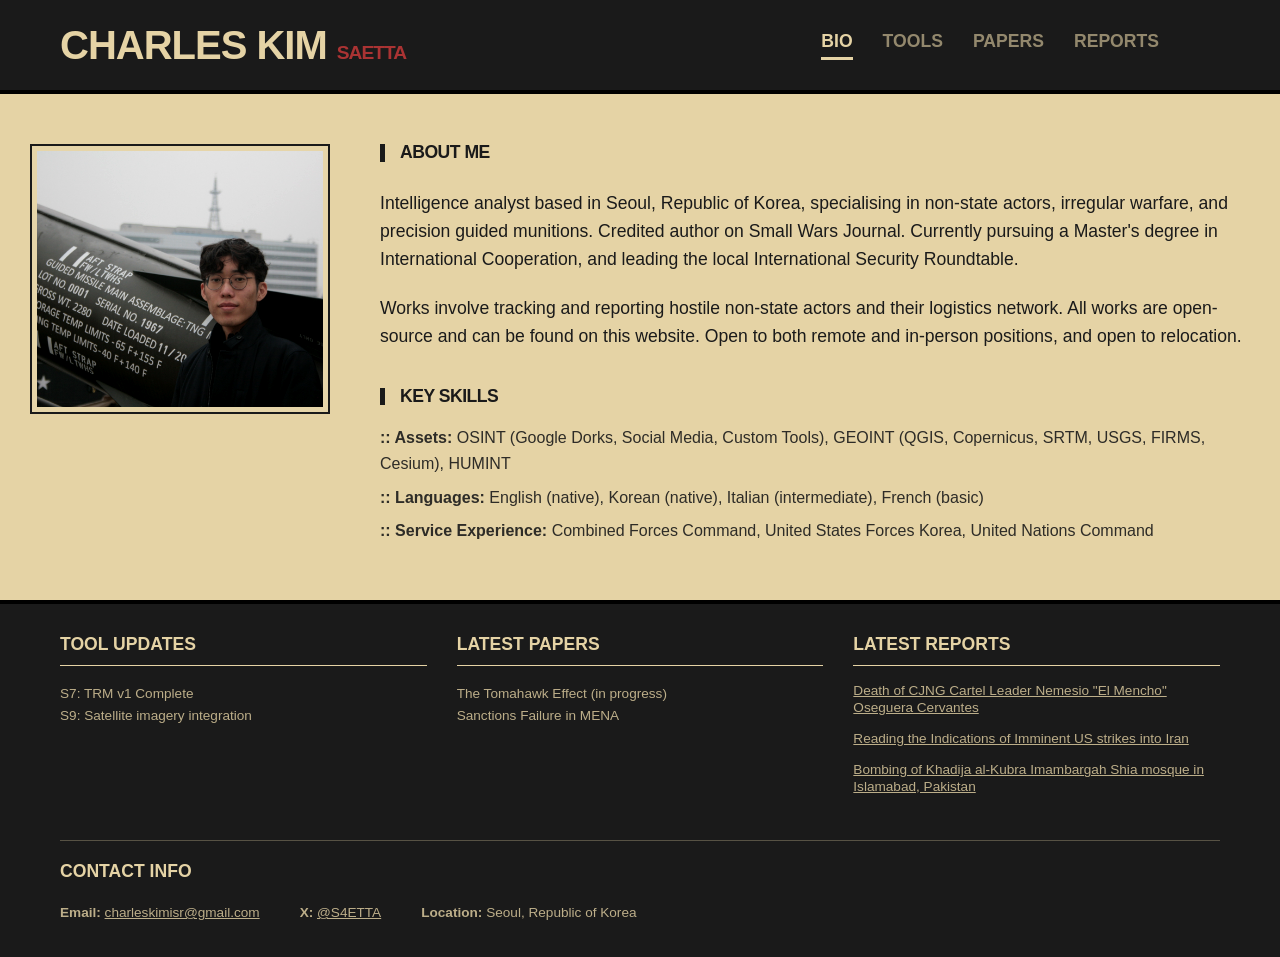
==== index.html @ eaa312c7 "1.65" ====
<!DOCTYPE html>
<html lang="en">

<head>
    <meta charset="UTF-8">
    <meta name="viewport" content="width=device-width, initial-scale=1.0">
    <title>SAETTA | BIO</title>
    <link rel="stylesheet" href="style.css?v=1.60">
</head>

<body>
    <div id="saetta-nav"></div>
    <script src="nav.js?v=1.60"></script>

    <main class="container">
        <div class="bio-layout" style="margin-top: 30px;">
            <div class="photo-frame">
                <img src="assets/me2.jpg" alt="ID_PHOTO"
                    style="width:100%; filter: grayscale(0%) contrast(110%); display: block;">
            </div>

            <div class="bio-content">
                <h2>ABOUT ME</h2>
                <p>Intelligence analyst based in Seoul, Republic of Korea, specialising in non-state actors, irregular
                    warfare, and precision guided munitions. Credited author on Small Wars Journal. Currently pursuing a
                    Master's degree in International Cooperation, and leading the local International Security
                    Roundtable.</p>

                <p>Works involve tracking and reporting hostile non-state actors and their logistics network. All works
                    are open-source and can be found on this website. Open to both remote and in-person positions, and
                    open to relocation.</p>

                <br>
                <h2>KEY SKILLS</h2>
                <ul class="skills-list">
                    <li><strong>:: Assets:</strong> OSINT (Google Dorks, Social Media, Custom Tools), GEOINT (QGIS,
                        Copernicus, SRTM, USGS, FIRMS, Cesium), HUMINT</li>
                    <li><strong>:: Languages:</strong> English (native), Korean (native), Italian (intermediate), French
                        (basic)</li>
                    <li><strong>:: Service Experience:</strong> Combined Forces Command, United States Forces Korea,
                        United Nations Command</li>
                </ul>
            </div>
        </div>

    </main>

    <div class="bio-footer-panel">
        <!-- Updates Row -->
        <div class="grid-3 footer-grid">
            <div>
                <h3>TOOL UPDATES</h3>
                <ul>
                    <li>S7: TRM v1 Complete</li>
                    <li>S9: Satellite imagery integration</li>
                </ul>
            </div>
            <div>
                <h3>LATEST PAPERS</h3>
                <ul>
                    <li>The Tomahawk Effect (in progress)</li>
                    <li>Sanctions Failure in MENA</li>
                </ul>
            </div>
            <div>
                <h3>LATEST REPORTS</h3>
                <ul id="latest-reports-list">
                </ul>
            </div>
        </div>

        <!-- Contact Info Row -->
        <div class="contact-row">
            <h3>Contact Info</h3>
            <ul>
                <li><strong>Email:</strong> <a href="mailto:charleskimisr@gmail.com">charleskimisr@gmail.com</a></li>
                <li><strong>X:</strong> <a href="https://x.com/S4ETTA" target="_blank">@S4ETTA</a></li>
                <li><strong>Location:</strong> Seoul, Republic of Korea</li>
            </ul>
        </div>
    </div>

    <script src="db.js?v=1.60"></script>
    <script src="loader.js?v=1.60"></script>
</body>

</html>
---- style.css ----
/* --- SAETTA MASTER STYLESHEET V11.2 --- */
:root {
    --bg-color: #E5D3A5;
    /* Gripen Sand */
    --ink-color: #1A1A1A;
    /* Cockpit Black */
    --accent-red: #AA3333;
    /* Warning Red */
    --secondary-color: #595038;
}

/* --- CORE ENGINE --- */
* {
    box-sizing: border-box;
}

body {
    background-color: var(--bg-color);
    color: var(--ink-color);
    font-family: Arial, Helvetica, sans-serif;
    margin: 0;
    padding: 0;
    background-image: linear-gradient(var(--ink-color) 0.5px, transparent 0.5px),
        linear-gradient(90deg, var(--ink-color) 0.5px, transparent 0.5px);
    background-size: 100px 100px;
    min-height: 100vh;
    display: flex;
    flex-direction: column;
}

body::before {
    content: "";
    position: fixed;
    top: 0;
    left: 0;
    width: 100%;
    height: 100%;
    background: var(--bg-color);
    opacity: 0.94;
    z-index: -1;
}

a {
    color: var(--ink-color);
    text-decoration: none;
    transition: 0.2s;
}

img {
    max-width: 100%;
    height: auto;
    display: block;
}

/* --- LAYOUT CONTAINERS --- */
.container {
    max-width: 1400px;
    margin: 0 auto;
    padding: 0 30px 40px 30px;
    position: relative;
}

/* --- NAVIGATION BAR (TOP) --- */
.top-bar {
    background-color: var(--ink-color);
    color: var(--bg-color);
    width: 100%;
    padding: 25px 60px;
    display: flex;
    justify-content: space-between;
    align-items: center;
    margin-bottom: 20px;
    border-bottom: 4px solid #000;
}

.logo-img {
    width: 80px !important;
    height: auto;
    margin-right: 20px;
}

.social-icon {
    height: 18px !important;
    width: 18px !important;
    object-fit: contain;
    opacity: 0.8;
    transition: 0.2s;
    filter: sepia(18%) hue-rotate(350deg) saturate(300%) brightness(90%);
}

.identity-block {
    display: flex;
    align-items: center;
}

.identity h1 {
    margin: 0;
    font-size: 2.2rem;
    text-transform: uppercase;
    font-weight: 900;
    line-height: 1;
    color: var(--bg-color);
}

.identity .saetta-title {
    font-size: 0.9rem;
    margin-top: 5px;
    font-weight: 700;
    letter-spacing: 2px;
    opacity: 0.8;
    color: var(--bg-color);
}

.nav-group {
    display: flex;
    align-items: center;
    gap: 40px;
}

.socials {
    display: flex;
    gap: 15px;
    border-left: 1px solid rgba(255, 255, 255, 0.3);
    padding-left: 20px;
}

/* Global Nav Styling (Defaults for Top Bar) */
nav {
    display: flex;
    gap: 30px;
}

nav a {
    font-weight: 700;
    font-size: 1.1rem;
    text-transform: uppercase;
    color: var(--bg-color);
    /* Default to light text for dark headers */
    opacity: 0.6;
    padding-bottom: 5px;
    border-bottom: 3px solid transparent;
}

nav a:hover,
nav a.active {
    opacity: 1;
    color: var(--bg-color);
    border-bottom: 3px solid var(--bg-color);
}

/* --- TYPOGRAPHY --- */
h2 {
    font-size: 1.1rem;
    border-left: 5px solid var(--ink-color);
    padding-left: 15px;
    text-transform: uppercase;
    font-weight: 800;
    letter-spacing: -0.5px;
    line-height: 1.0;
    margin: 0 0 10px 0;
    display: inline-block;
}

/* --- BIO LAYOUT --- */
.bio-layout {
    display: grid;
    grid-template-columns: 300px 1fr;
    gap: 50px;
    align-items: start;
}

.photo-frame {
    border: 2px solid var(--ink-color);
    padding: 5px;
    background: rgba(255, 255, 255, 0.05);
}

.bio-content p {
    font-size: 1.1rem;
    line-height: 1.6;
    margin-bottom: 20px;
}

.bio-content ul {
    line-height: 1.8;
    font-weight: bold;
}

/* --- DOSSIER LAYOUT (Tools) --- */
.dossier-layout {
    display: grid;
    grid-template-columns: 200px 1fr;
    gap: 50px;
}

/* --- REPORTS LAYOUT --- */
.reports-layout {
    display: grid;
    grid-template-columns: 1fr 350px;
    gap: 40px;
    align-items: start;
}

.twitter-sidebar h2 {
    margin-bottom: 20px;
    width: 100%;
}

.twitter-embed-container {
    border: 2px solid var(--ink-color);
    background: rgba(255, 255, 255, 0.05);
    padding: 15px;
    min-height: 500px;
}

.chapter-rail {
    position: sticky;
    top: 20px;
    align-self: start;
    border-right: 1px solid var(--ink-color);
    padding-right: 20px;
}

.rail-header {
    font-weight: 900;
    margin-bottom: 20px;
    opacity: 0.5;
    font-size: 0.8rem;
}

/* FIX: Override Global Nav for Sidebar */
.rail-nav {
    display: flex;
    flex-direction: column !important;
    /* Force Vertical */
    gap: 0 !important;
}

/* FIX: Override Global Link Color for Sidebar */
.rail-nav a {
    color: var(--ink-color) !important;
    /* Force Black */
    opacity: 0.6;
    border-bottom: 1px solid rgba(26, 26, 26, 0.1);
    padding: 10px 0;
    display: block;
    font-size: 0.8rem;
}

.rail-nav a:hover {
    color: var(--accent-red) !important;
    opacity: 1;
    border-color: var(--accent-red);
}

.page-header h1 {
    font-size: 3rem;
    margin: 0;
    line-height: 1;
    text-transform: uppercase;
    letter-spacing: -2px;
}

.page-header p {
    font-weight: bold;
    color: var(--accent-red);
    margin-top: 10px;
    letter-spacing: 1px;
}

/* --- COMPONENTS --- */
.grid-4 {
    display: grid;
    grid-template-columns: repeat(4, 1fr);
    gap: 20px;
}

.grid-3 {
    display: grid;
    grid-template-columns: repeat(3, 1fr);
    gap: 30px;
}

.grid-2 {
    display: grid;
    grid-template-columns: repeat(2, 1fr);
    gap: 30px;
}

.system-card,
.report-card,
.tweet-card {
    border: 2px solid var(--ink-color);
    background: rgba(255, 255, 255, 0.05);
    display: flex;
    flex-direction: column;
    height: 100%;
}

.tweet-card {
    padding: 20px;
    justify-content: space-between;
    transition: all 0.2s ease;
}

.tweet-content {
    flex-grow: 1;
}

.tweet-title {
    font-size: 1.1rem;
    font-weight: 700;
    line-height: 1.4;
    margin-bottom: 20px;
    color: var(--ink-color);
}

.tweet-date {
    font-size: 0.8rem;
    color: var(--accent-red);
    font-weight: bold;
    letter-spacing: 0.5px;
}

.tweet-embed-wrapper {
    width: 100%;
    display: flex;
    justify-content: center;
}

.tweet-list {
    list-style: none;
    padding: 0;
    margin: 0;
}

.tweet-list-item {
    display: block;
    padding: 20px;
    border-bottom: 1px solid var(--ink-color);
    text-decoration: none;
    transition: 0.2s;
}

.tweet-list-item:hover {
    background: rgba(255, 255, 255, 0.05);
}

.tweet-list-date {
    font-size: 0.8rem;
    color: var(--accent-red);
    font-weight: bold;
    margin-bottom: 10px;
}

.tweet-list-text {
    font-size: 1.1rem;
    color: var(--ink-color);
    line-height: 1.4;
    font-weight: bold;
}

.sys-content {
    padding: 15px;
    display: flex;
    flex-direction: column;
    flex-grow: 1;
}

.sys-title {
    font-size: 1.2rem;
    font-weight: 900;
    text-transform: uppercase;
    margin: 0 0 10px 0;
}

.card-img-container {
    width: 100%;
    height: 160px;
    overflow: hidden;
    border-bottom: 2px solid var(--ink-color);
}

.card-img-container img {
    width: 100%;
    height: 100%;
    object-fit: cover;
}

.card-img-fallback {
    width: 100%;
    height: 160px;
    background: var(--ink-color);
    display: flex;
    align-items: center;
    justify-content: center;
    border-bottom: 2px solid var(--ink-color);
}

.card-img-fallback h1 {
    color: var(--bg-color);
    font-size: 3rem;
    margin: 0;
}

.sys-id-tag {
    font-size: 0.7rem;
    opacity: 0.6;
    margin-bottom: 5px;
}

.sys-date-tag {
    font-size: 0.75rem;
    color: var(--accent-red);
    font-weight: bold;
    margin-bottom: 10px;
    letter-spacing: 0.5px;
}

.sys-desc {
    font-size: 0.9rem;
    line-height: 1.4;
    margin-bottom: 20px;
    flex-grow: 1;
}

.btn {
    display: inline-block;
    font-weight: 800;
    border: 1px solid var(--ink-color);
    padding: 8px 12px;
    font-size: 0.7rem;
    text-transform: uppercase;
    background: transparent;
    cursor: pointer;
    color: var(--ink-color);
    width: fit-content;
    margin-top: auto;
}

.btn:hover {
    background: var(--ink-color);
    color: var(--bg-color);
}

.btn.disabled {
    opacity: 0.4;
    pointer-events: none;
    border-color: var(--ink-color);
}

.btn-primary {
    background: var(--accent-red);
    color: white;
    border-color: var(--accent-red);
    width: 100%;
    text-align: center;
}

.btn-primary:hover {
    background: var(--ink-color);
    border-color: var(--ink-color);
    color: var(--bg-color);
}

/* --- CAROUSEL --- */
.carousel-container {
    position: relative;
    margin: 30px 0;
    border: 2px solid var(--ink-color);
    overflow: hidden;
    aspect-ratio: 16/9;
    background: #000;
}

.carousel-slide {
    display: none;
    width: 100%;
    height: 100%;
}

.carousel-slide img,
.carousel-slide video {
    width: 100%;
    height: 100%;
    object-fit: contain;
}

.carousel-btn {
    position: absolute;
    top: 50%;
    transform: translateY(-50%);
    background: var(--ink-color);
    color: var(--bg-color);
    border: none;
    padding: 10px;
    cursor: pointer;
    z-index: 10;
}

.prev-btn {
    left: 0;
}

.next-btn {
    right: 0;
}

.text-block {
    margin-bottom: 20px;
    border-bottom: 1px dashed var(--ink-color);
    padding-bottom: 10px;
}

.text-block h3 {
    margin-top: 0;
    font-size: 0.9rem;
    opacity: 0.6;
    margin-bottom: 10px;
}

/* --- MATH BLOCKS --- */
.math-block {
    font-size: 1.3rem;
    margin: 20px 0;
    color: var(--ink-color);
}

.math-vars-list {
    line-height: 1.6;
    margin-top: 20px;
}

.math-vars-list li {
    margin-bottom: 10px;
}

/* --- OSINT TOOLS CLUSTER --- */
.osint-cluster-container {
    display: flex;
    flex-wrap: wrap;
    gap: 40px;
    margin-bottom: 60px;
    border-top: 1px solid rgba(26, 26, 26, 0.2);
    padding-top: 30px;
}

.osint-category {
    flex: 1;
    min-width: 250px;
}

.osint-cat-header {
    font-size: 0.8rem;
    font-weight: 800;
    letter-spacing: 1px;
    border-bottom: 2px solid var(--ink-color);
    padding-bottom: 5px;
    margin-bottom: 15px;
    opacity: 0.8;
}

.osint-tool-grid {
    display: flex;
    flex-wrap: wrap;
    gap: 15px;
}

.osint-tool-btn {
    width: 60px;
    height: 60px;
    border: 2px solid var(--ink-color);
    background: transparent;
    display: flex;
    align-items: center;
    justify-content: center;
    position: relative;
    cursor: pointer;
    text-decoration: none;
    transition: all 0.2s ease;
}

.osint-icon {
    font-size: 1.5rem;
    color: var(--ink-color);
    transition: transform 0.2s ease;
}

.osint-tool-btn:hover {
    background: var(--ink-color);
}

.osint-tool-btn:hover .osint-icon {
    transform: scale(1.1);
    filter: invert(1);
}

/* Tooltip implementation */
.osint-tool-btn::after {
    content: attr(data-tooltip);
    position: absolute;
    bottom: -35px;
    left: 50%;
    transform: translateX(-50%);
    background: var(--ink-color);
    color: var(--bg-color);
    padding: 5px 10px;
    font-size: 0.7rem;
    font-weight: bold;
    white-space: nowrap;
    opacity: 0;
    visibility: hidden;
    transition: all 0.2s ease;
    border: 1px solid var(--bg-color);
    z-index: 10;
    pointer-events: none;
}

.osint-tool-btn::before {
    content: '';
    position: absolute;
    bottom: -8px;
    left: 50%;
    transform: translateX(-50%);
    border-width: 0 5px 5px 5px;
    border-style: solid;
    border-color: transparent transparent var(--ink-color) transparent;
    opacity: 0;
    visibility: hidden;
    transition: all 0.2s ease;
    z-index: 10;
}

.osint-tool-btn:hover::after,
.osint-tool-btn:hover::before {
    opacity: 1;
    visibility: visible;
    bottom: -30px;
    /* Slight slide up animation */
}

.osint-tool-btn:hover::before {
    bottom: -4px;
}

/* --- MOBILE RESPONSIVE --- */
@media (max-width: 1024px) {
    .reports-layout {
        grid-template-columns: 1fr;
    }

    .grid-4 {
        grid-template-columns: repeat(2, 1fr);
    }
}

@media (max-width: 768px) {

    .dossier-layout,
    .bio-layout,
    .grid-4,
    .grid-3 {
        grid-template-columns: 1fr;
    }

    .chapter-rail {
        display: none;
    }

    .top-bar {
        flex-direction: column;
        padding: 20px;
        gap: 20px;
    }

    .nav-group {
        flex-direction: column;
        gap: 20px;
    }

    .carousel-container {
        aspect-ratio: 4/3;
    }
}

.leaflet-container img.leaflet-tile {
    /* Critical: Resets "height: auto" and "max-width: 100%" */
    max-width: none !important;
    max-height: none !important;
    width: 256px !important;
    /* Force standard tile size */
    height: 256px !important;
    /* Force standard tile size */
    margin: 0 !important;
    padding: 0 !important;
    display: block !important;
    /* Fixes "fractured" gaps */
}

/* 2. FIX MARKERS & UI ICONS */
.leaflet-container img.leaflet-marker-icon,
.leaflet-container img.leaflet-image-layer,
.leaflet-control-zoom-in,
.leaflet-control-zoom-out {
    max-width: none !important;
    max-height: none !important;
    width: auto !important;
    height: auto !important;
    display: block !important;
    box-shadow: none !important;
    border: none !important;
    /* Removes unintended borders on tiles */
}

/* 3. FIX ZOOM CONTROLS (The +/- Buttons) */
.leaflet-touch .leaflet-control-layers,
.leaflet-touch .leaflet-bar {
    border: 2px solid var(--ink-color) !important;
    background-clip: padding-box;
}

.leaflet-control-zoom a {
    color: var(--ink-color) !important;
    background: var(--bg-color) !important;
    font-size: 22px !important;
    line-height: 30px !important;
    /* Centers the +/- text */
    text-decoration: none !important;
}

/* 4. FIX MAP CONTAINER & CURSOR */
#intel-map {
    isolation: isolate;
    z-index: 1;
    /* Forces the map to respect mouse events for zooming */
    pointer-events: auto !important;
}

/* --- BIO LAYOUT MODIFIERS --- */
.skills-list {
    list-style: none;
    padding-left: 0;
    margin-top: 10px;
}

.skills-list li {
    line-height: 1.6;
    opacity: 0.9;
    font-weight: normal;
    margin-bottom: 8px;
}

/* --- BIO FOOTER --- */
.bio-footer-panel {
    width: 100%;
    background: var(--ink-color);
    color: var(--bg-color);
    border-top: 4px solid #000;
    padding: 30px 60px 20px 60px;
    margin-top: auto;
}

.bio-footer-panel a {
    color: var(--bg-color);
    text-decoration: underline;
}

.bio-footer-panel a:hover {
    color: var(--accent-red);
}

.footer-grid {
    margin-bottom: 30px;
    max-width: 1400px;
    margin-left: auto;
    margin-right: auto;
}

.footer-grid h3 {
    color: var(--bg-color);
    margin-top: 0;
    border-bottom: 1px solid var(--bg-color);
    padding-bottom: 10px;
    font-size: 1.1rem;
    text-transform: uppercase;
}

.footer-grid ul {
    list-style: none;
    padding: 0;
    font-size: 0.85rem;
    line-height: 1.6;
    opacity: 0.8;
}

.contact-row {
    border-top: 1px solid rgba(229, 211, 165, 0.3);
    /* muted text color for subtle border */
    padding-top: 20px;
    max-width: 1400px;
    margin-left: auto;
    margin-right: auto;
}

.contact-row h3 {
    color: var(--bg-color);
    text-transform: uppercase;
    margin-top: 0;
    font-size: 1.1rem;
    margin-bottom: 20px;
}

.contact-row ul {
    list-style: none;
    padding: 0;
    font-size: 0.85rem;
    line-height: 1.6;
    opacity: 0.8;
    display: flex;
    gap: 40px;
    flex-wrap: wrap;
}

/* MOBILE MODIFICATIONS */
@media (max-width: 768px) {
    .bio-footer-panel {
        padding: 30px 20px;
    }

    .contact-row ul {
        flex-direction: column;
        gap: 15px;
    }
}
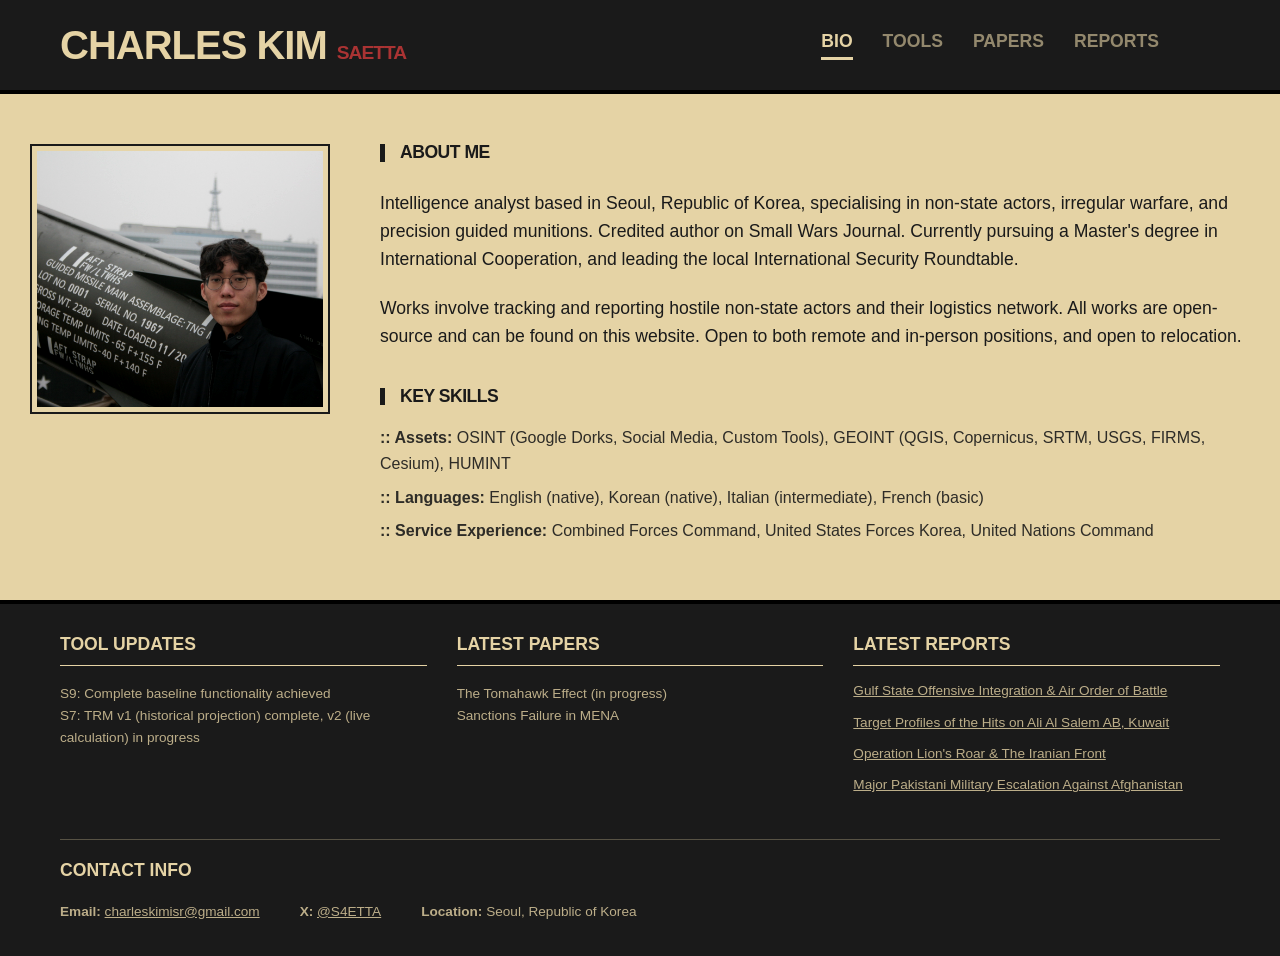
==== commit 4bf45bf7: "1.67" ====
--- a/index.html
+++ b/index.html
@@ -51,8 +51,8 @@
             <div>
                 <h3>TOOL UPDATES</h3>
                 <ul>
-                    <li>S7: TRM v1 Complete</li>
-                    <li>S9: Satellite imagery integration</li>
+                    <li>S9: Complete baseline functionality achieved</li>
+                    <li>S7: TRM v1 (historical projection) complete, v2 (live calculation) in progress</li>
                 </ul>
             </div>
             <div>
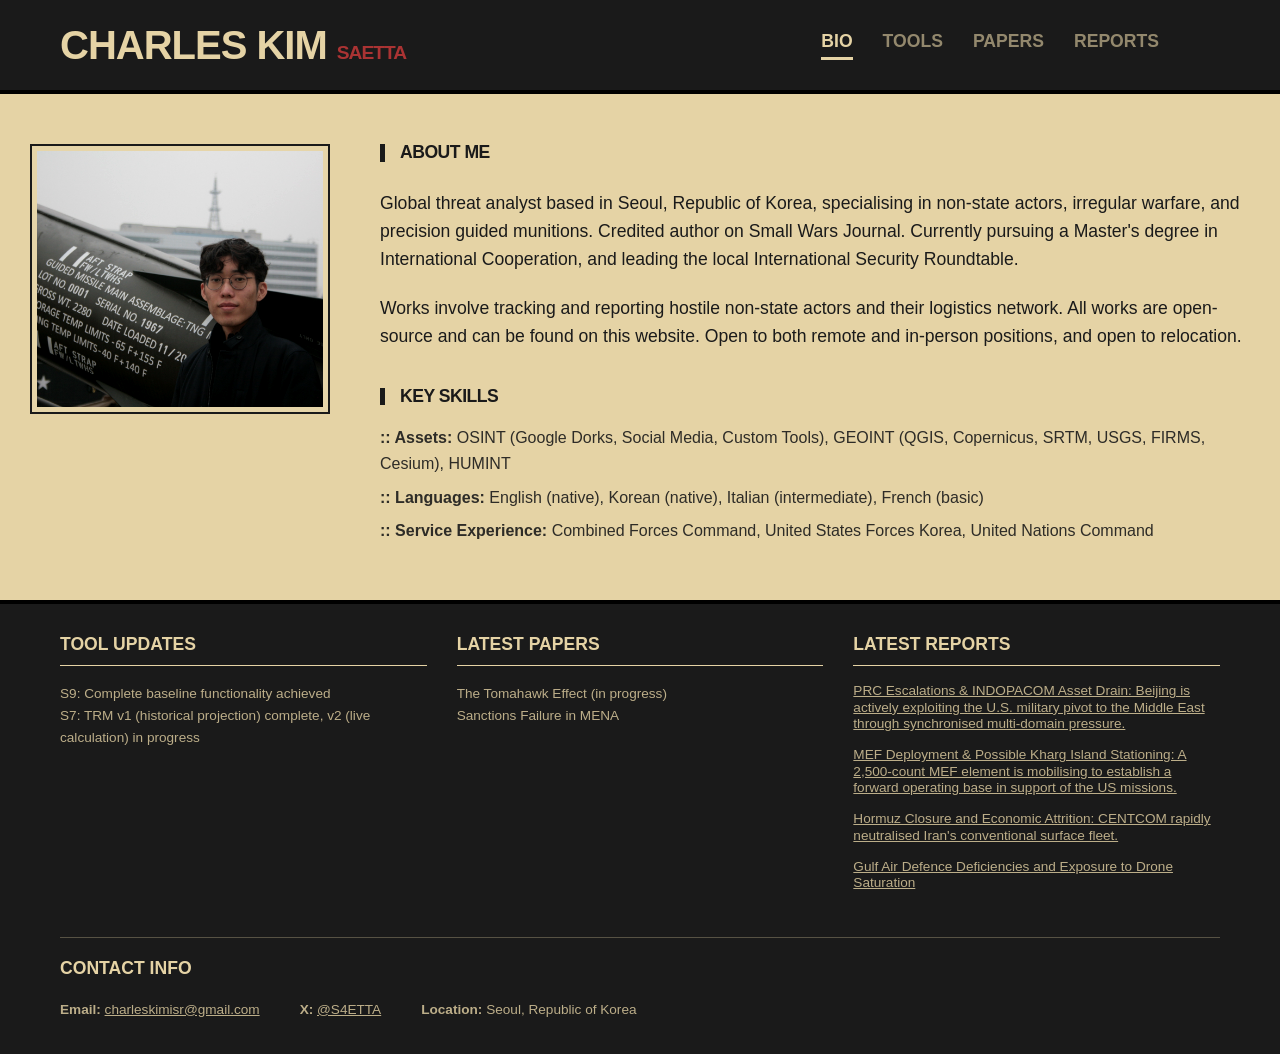
==== commit c6597fa8: "1.69 Title change" ====
--- a/index.html
+++ b/index.html
@@ -21,7 +21,7 @@
 
             <div class="bio-content">
                 <h2>ABOUT ME</h2>
-                <p>Intelligence analyst based in Seoul, Republic of Korea, specialising in non-state actors, irregular
+                <p>Global threat analyst based in Seoul, Republic of Korea, specialising in non-state actors, irregular
                     warfare, and precision guided munitions. Credited author on Small Wars Journal. Currently pursuing a
                     Master's degree in International Cooperation, and leading the local International Security
                     Roundtable.</p>
--- a/style.css
+++ b/style.css
@@ -26,6 +26,7 @@
     min-height: 100vh;
     display: flex;
     flex-direction: column;
+    overflow-y: scroll;
 }
 
 body::before {
@@ -54,6 +55,7 @@
 
 /* --- LAYOUT CONTAINERS --- */
 .container {
+    width: 100%;
     max-width: 1400px;
     margin: 0 auto;
     padding: 0 30px 40px 30px;
@@ -297,6 +299,33 @@
     height: 100%;
 }
 
+.large-system-card {
+    grid-column: span 3;
+    flex-direction: row;
+}
+
+.large-system-card .card-img-container {
+    width: 450px;
+    height: auto;
+    border-bottom: none;
+    border-right: 2px solid var(--ink-color);
+}
+
+.large-system-card .sys-content {
+    padding: 30px;
+    justify-content: center;
+}
+
+.large-system-card .sys-title {
+    font-size: 1.8rem;
+    margin-bottom: 15px;
+}
+
+.large-system-card .sys-desc {
+    font-size: 1.1rem;
+    line-height: 1.6;
+}
+
 .tweet-card {
     padding: 20px;
     justify-content: space-between;
@@ -332,6 +361,7 @@
     list-style: none;
     padding: 0;
     margin: 0;
+    width: 100%;
 }
 
 .tweet-list-item {
@@ -463,6 +493,93 @@
     color: var(--bg-color);
 }
 
+/* --- MODULE FEATURES --- */
+.module-grid {
+    display: grid;
+    grid-template-columns: repeat(2, 1fr);
+    gap: 30px;
+    margin-top: 20px;
+}
+
+.module-card {
+    border: 2px solid var(--ink-color);
+    background: rgba(255, 255, 255, 0.05);
+    padding: 25px;
+    position: relative;
+    transition: transform 0.2s ease, background 0.2s ease;
+}
+
+.module-card:hover {
+    background: rgba(26, 26, 26, 0.05);
+    transform: translateY(-2px);
+}
+
+.module-title {
+    font-size: 1.2rem;
+    font-weight: 900;
+    text-transform: uppercase;
+    margin-bottom: 10px;
+    display: flex;
+    justify-content: space-between;
+    align-items: center;
+}
+
+.module-status {
+    font-size: 0.65rem;
+    padding: 3px 6px;
+    background: var(--ink-color);
+    color: var(--bg-color);
+    opacity: 0.8;
+}
+
+.module-status.planned {
+    background: transparent;
+    border: 1px dashed var(--ink-color);
+    color: var(--ink-color);
+}
+
+.module-desc {
+    font-size: 0.95rem;
+    line-height: 1.5;
+    opacity: 0.9;
+}
+
+/* --- FILTER BUTTONS --- */
+.filter-group {
+    display: flex;
+    flex-wrap: wrap;
+    gap: 15px;
+    margin-bottom: 30px;
+    border-bottom: 2px solid rgba(26, 26, 26, 0.2);
+    padding-bottom: 15px;
+}
+
+.filter-btn {
+    background: transparent;
+    color: var(--ink-color);
+    border: 2px solid transparent;
+    border-bottom: 2px solid var(--ink-color);
+    padding: 8px 15px;
+    font-weight: 800;
+    font-size: 0.85rem;
+    text-transform: uppercase;
+    cursor: pointer;
+    transition: all 0.2s ease;
+    opacity: 0.6;
+}
+
+.filter-btn:hover {
+    opacity: 1;
+    background: rgba(26, 26, 26, 0.05);
+}
+
+.filter-btn.active {
+    opacity: 1;
+    border: 2px solid var(--ink-color);
+    background: var(--ink-color);
+    color: var(--bg-color);
+}
+
 /* --- CAROUSEL --- */
 .carousel-container {
     position: relative;
@@ -514,9 +631,11 @@
 
 .text-block h3 {
     margin-top: 0;
-    font-size: 0.9rem;
-    opacity: 0.6;
-    margin-bottom: 10px;
+    font-size: 1.3rem;
+    font-weight: 900;
+    opacity: 0.9;
+    letter-spacing: 1px;
+    margin-bottom: 15px;
 }
 
 /* --- MATH BLOCKS --- */
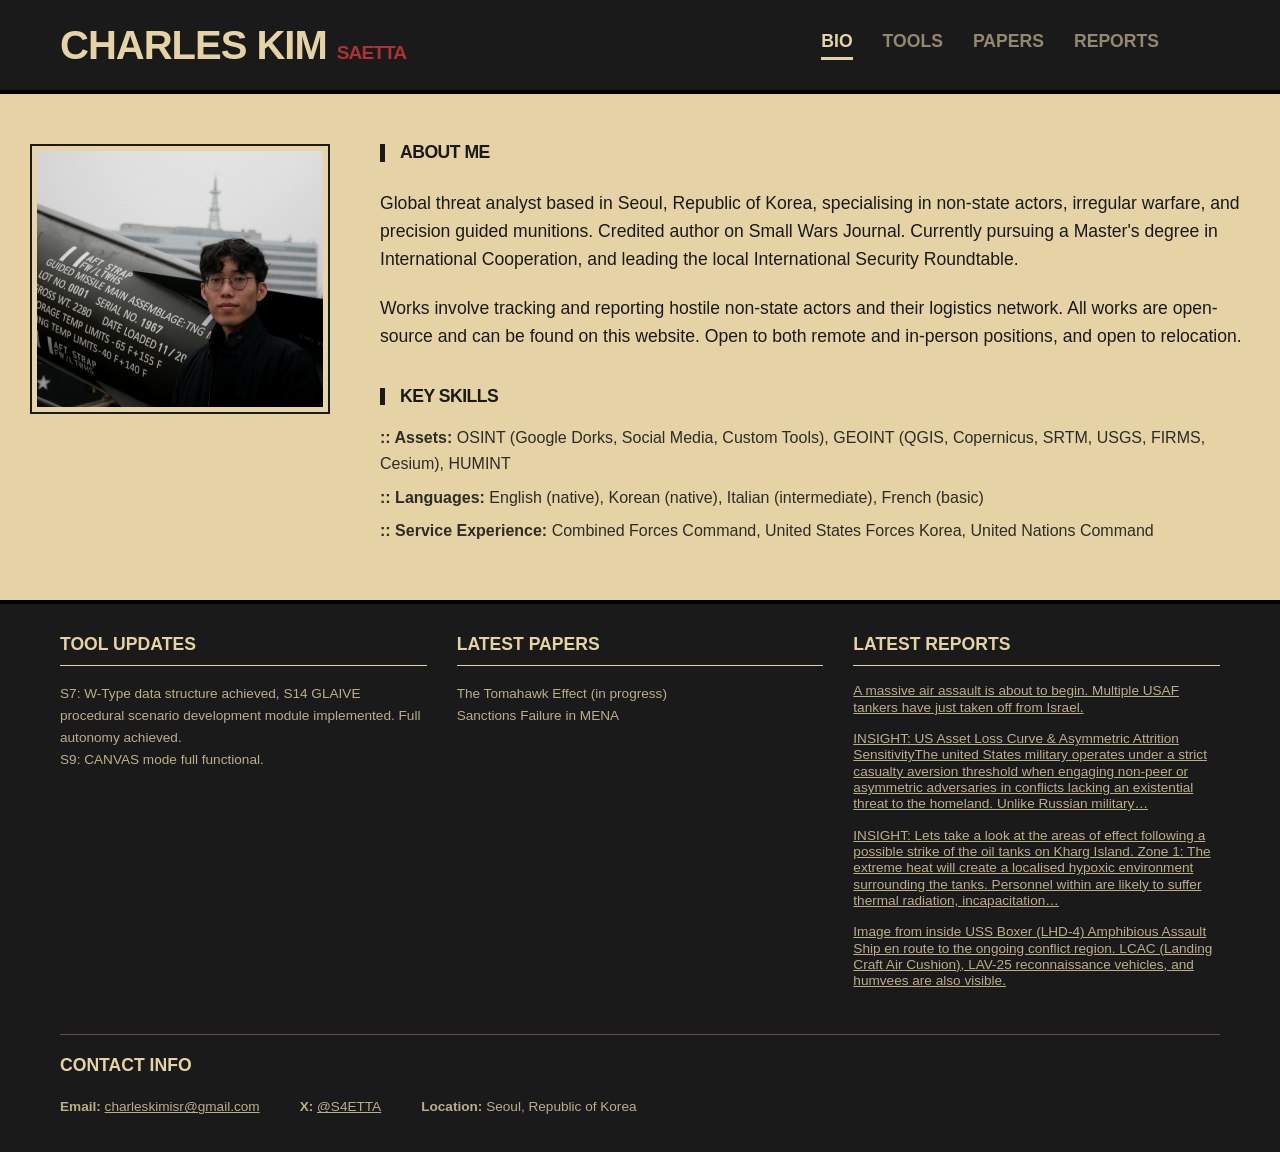
==== commit 297bbab6: "2.00" ====
--- a/index.html
+++ b/index.html
@@ -5,12 +5,12 @@
     <meta charset="UTF-8">
     <meta name="viewport" content="width=device-width, initial-scale=1.0">
     <title>SAETTA | BIO</title>
-    <link rel="stylesheet" href="style.css?v=1.60">
+    <link rel="stylesheet" href="style.css?v=2.00">
 </head>
 
 <body>
     <div id="saetta-nav"></div>
-    <script src="nav.js?v=1.60"></script>
+    <script src="nav.js?v=2.00"></script>
 
     <main class="container">
         <div class="bio-layout" style="margin-top: 30px;">
@@ -51,8 +51,8 @@
             <div>
                 <h3>TOOL UPDATES</h3>
                 <ul>
-                    <li>S9: Complete baseline functionality achieved</li>
-                    <li>S7: TRM v1 (historical projection) complete, v2 (live calculation) in progress</li>
+                    <li>S7: W-Type data structure achieved, S14 GLAIVE procedural scenario development module implemented. Full autonomy achieved.</li>
+                    <li>S9: CANVAS mode full functional.</li>
                 </ul>
             </div>
             <div>
@@ -80,8 +80,8 @@
         </div>
     </div>
 
-    <script src="db.js?v=1.60"></script>
-    <script src="loader.js?v=1.60"></script>
+    <script src="db.js?v=2.00"></script>
+    <script src="loader.js?v=2.00"></script>
 </body>
 
 </html>
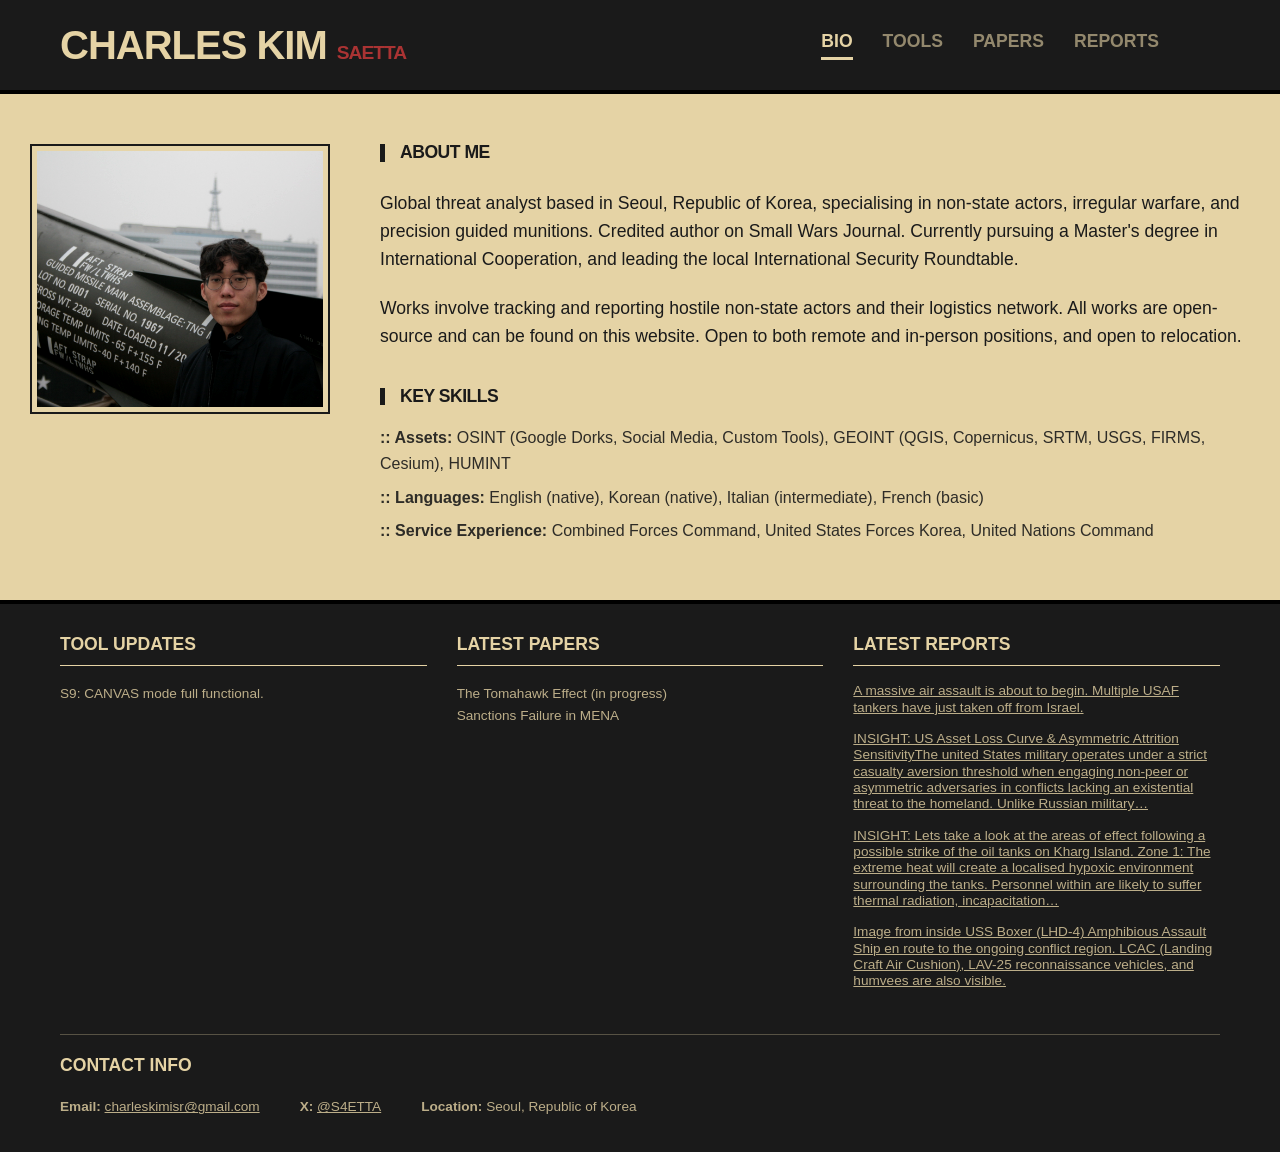
==== commit 5d3a2cd9: "Strike S7 Phobos page, clean up assets, and correct Strikemaster title" ====
--- a/index.html
+++ b/index.html
@@ -5,12 +5,12 @@
     <meta charset="UTF-8">
     <meta name="viewport" content="width=device-width, initial-scale=1.0">
     <title>SAETTA | BIO</title>
-    <link rel="stylesheet" href="style.css?v=2.00">
+    <link rel="stylesheet" href="style.css?v=2.10">
 </head>
 
 <body>
     <div id="saetta-nav"></div>
-    <script src="nav.js?v=2.00"></script>
+    <script src="nav.js?v=2.10"></script>
 
     <main class="container">
         <div class="bio-layout" style="margin-top: 30px;">
@@ -51,7 +51,6 @@
             <div>
                 <h3>TOOL UPDATES</h3>
                 <ul>
-                    <li>S7: W-Type data structure achieved, S14 GLAIVE procedural scenario development module implemented. Full autonomy achieved.</li>
                     <li>S9: CANVAS mode full functional.</li>
                 </ul>
             </div>
@@ -80,8 +79,8 @@
         </div>
     </div>
 
-    <script src="db.js?v=2.00"></script>
-    <script src="loader.js?v=2.00"></script>
+    <script src="db.js?v=2.10"></script>
+    <script src="loader.js?v=2.10"></script>
 </body>
 
 </html>
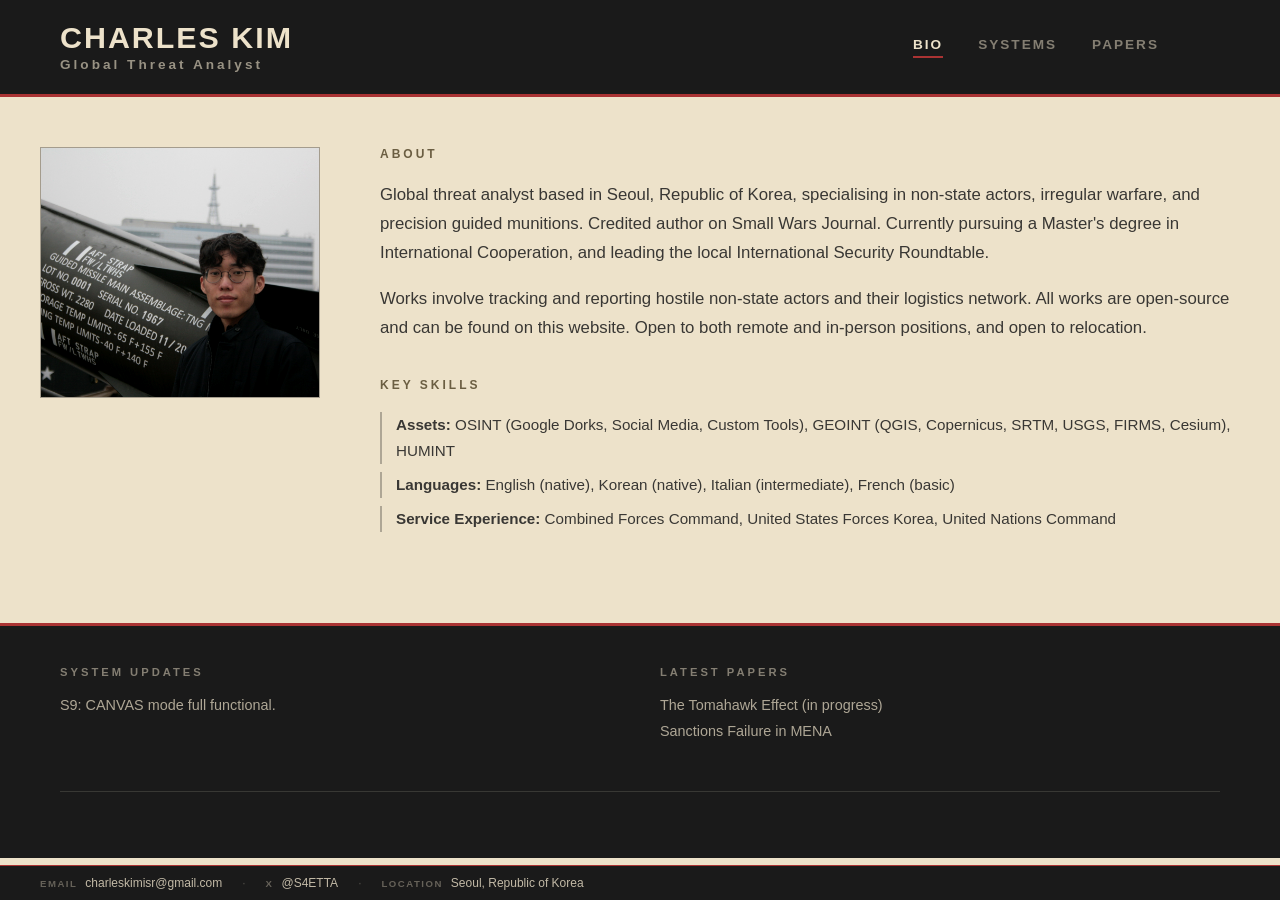
==== commit 2ace51ce: "Rework site: lighter aesthetic, Gill Sans, remove SAETTA branding, Systems rename, fixed contact bar" ====
--- a/index.html
+++ b/index.html
@@ -4,23 +4,23 @@
 <head>
     <meta charset="UTF-8">
     <meta name="viewport" content="width=device-width, initial-scale=1.0">
-    <title>SAETTA | BIO</title>
-    <link rel="stylesheet" href="style.css?v=2.10">
+    <title>Charles Kim | Global Threat Analyst</title>
+    <link rel="stylesheet" href="style.css?v=2.12">
 </head>
 
 <body>
     <div id="saetta-nav"></div>
-    <script src="nav.js?v=2.10"></script>
+    <script src="nav.js?v=2.12"></script>
 
     <main class="container">
-        <div class="bio-layout" style="margin-top: 30px;">
+        <div class="bio-layout" style="margin-top: 10px;">
             <div class="photo-frame">
                 <img src="assets/me2.jpg" alt="ID_PHOTO"
                     style="width:100%; filter: grayscale(0%) contrast(110%); display: block;">
             </div>
 
             <div class="bio-content">
-                <h2>ABOUT ME</h2>
+                <h2>About</h2>
                 <p>Global threat analyst based in Seoul, Republic of Korea, specialising in non-state actors, irregular
                     warfare, and precision guided munitions. Credited author on Small Wars Journal. Currently pursuing a
                     Master's degree in International Cooperation, and leading the local International Security
@@ -31,13 +31,13 @@
                     open to relocation.</p>
 
                 <br>
-                <h2>KEY SKILLS</h2>
+                <h2>Key Skills</h2>
                 <ul class="skills-list">
-                    <li><strong>:: Assets:</strong> OSINT (Google Dorks, Social Media, Custom Tools), GEOINT (QGIS,
+                    <li><strong>Assets:</strong> OSINT (Google Dorks, Social Media, Custom Tools), GEOINT (QGIS,
                         Copernicus, SRTM, USGS, FIRMS, Cesium), HUMINT</li>
-                    <li><strong>:: Languages:</strong> English (native), Korean (native), Italian (intermediate), French
+                    <li><strong>Languages:</strong> English (native), Korean (native), Italian (intermediate), French
                         (basic)</li>
-                    <li><strong>:: Service Experience:</strong> Combined Forces Command, United States Forces Korea,
+                    <li><strong>Service Experience:</strong> Combined Forces Command, United States Forces Korea,
                         United Nations Command</li>
                 </ul>
             </div>
@@ -46,41 +46,25 @@
     </main>
 
     <div class="bio-footer-panel">
-        <!-- Updates Row -->
-        <div class="grid-3 footer-grid">
+        <div class="footer-grid">
             <div>
-                <h3>TOOL UPDATES</h3>
+                <h3>System Updates</h3>
                 <ul>
                     <li>S9: CANVAS mode full functional.</li>
                 </ul>
             </div>
             <div>
-                <h3>LATEST PAPERS</h3>
+                <h3>Latest Papers</h3>
                 <ul>
                     <li>The Tomahawk Effect (in progress)</li>
                     <li>Sanctions Failure in MENA</li>
                 </ul>
             </div>
-            <div>
-                <h3>LATEST REPORTS</h3>
-                <ul id="latest-reports-list">
-                </ul>
-            </div>
-        </div>
-
-        <!-- Contact Info Row -->
-        <div class="contact-row">
-            <h3>Contact Info</h3>
-            <ul>
-                <li><strong>Email:</strong> <a href="mailto:charleskimisr@gmail.com">charleskimisr@gmail.com</a></li>
-                <li><strong>X:</strong> <a href="https://x.com/S4ETTA" target="_blank">@S4ETTA</a></li>
-                <li><strong>Location:</strong> Seoul, Republic of Korea</li>
-            </ul>
         </div>
     </div>
 
-    <script src="db.js?v=2.10"></script>
-    <script src="loader.js?v=2.10"></script>
+    <script src="db.js?v=2.12"></script>
+    <script src="loader.js?v=2.12"></script>
 </body>
 
-</html>+</html>
--- a/style.css
+++ b/style.css
@@ -1,12 +1,11 @@
-/* --- SAETTA MASTER STYLESHEET V11.2 --- */
+/* --- SAETTA MASTER STYLESHEET V12.0 --- */
 :root {
-    --bg-color: #E5D3A5;
-    /* Gripen Sand */
+    --bg-color: #EDE2CA;
     --ink-color: #1A1A1A;
-    /* Cockpit Black */
     --accent-red: #AA3333;
-    /* Warning Red */
-    --secondary-color: #595038;
+    --secondary-color: #6B5E42;
+    --border-light: rgba(26, 26, 26, 0.15);
+    --border-mid: rgba(26, 26, 26, 0.35);
 }
 
 /* --- CORE ENGINE --- */
@@ -17,28 +16,13 @@
 body {
     background-color: var(--bg-color);
     color: var(--ink-color);
-    font-family: Arial, Helvetica, sans-serif;
+    font-family: 'Gill Sans MT', 'Gill Sans', 'GillSans', 'Century Gothic', Calibri, sans-serif;
     margin: 0;
     padding: 0;
-    background-image: linear-gradient(var(--ink-color) 0.5px, transparent 0.5px),
-        linear-gradient(90deg, var(--ink-color) 0.5px, transparent 0.5px);
-    background-size: 100px 100px;
     min-height: 100vh;
     display: flex;
     flex-direction: column;
     overflow-y: scroll;
-}
-
-body::before {
-    content: "";
-    position: fixed;
-    top: 0;
-    left: 0;
-    width: 100%;
-    height: 100%;
-    background: var(--bg-color);
-    opacity: 0.94;
-    z-index: -1;
 }
 
 a {
@@ -58,21 +42,21 @@
     width: 100%;
     max-width: 1400px;
     margin: 0 auto;
-    padding: 0 30px 40px 30px;
+    padding: 0 40px 60px 40px;
     position: relative;
 }
 
-/* --- NAVIGATION BAR (TOP) --- */
+/* --- NAVIGATION BAR --- */
 .top-bar {
     background-color: var(--ink-color);
     color: var(--bg-color);
     width: 100%;
-    padding: 25px 60px;
+    padding: 22px 60px;
     display: flex;
     justify-content: space-between;
     align-items: center;
-    margin-bottom: 20px;
-    border-bottom: 4px solid #000;
+    margin-bottom: 40px;
+    border-bottom: 3px solid var(--accent-red);
 }
 
 .logo-img {
@@ -97,19 +81,20 @@
 
 .identity h1 {
     margin: 0;
-    font-size: 2.2rem;
-    text-transform: uppercase;
-    font-weight: 900;
+    font-size: 1.9rem;
+    text-transform: uppercase;
+    font-weight: 700;
+    letter-spacing: 2px;
     line-height: 1;
     color: var(--bg-color);
 }
 
 .identity .saetta-title {
-    font-size: 0.9rem;
+    font-size: 0.85rem;
     margin-top: 5px;
-    font-weight: 700;
-    letter-spacing: 2px;
-    opacity: 0.8;
+    font-weight: 600;
+    letter-spacing: 3px;
+    opacity: 0.6;
     color: var(--bg-color);
 }
 
@@ -122,159 +107,181 @@
 .socials {
     display: flex;
     gap: 15px;
-    border-left: 1px solid rgba(255, 255, 255, 0.3);
+    border-left: 1px solid rgba(255, 255, 255, 0.2);
     padding-left: 20px;
 }
 
-/* Global Nav Styling (Defaults for Top Bar) */
 nav {
     display: flex;
-    gap: 30px;
+    gap: 35px;
 }
 
 nav a {
-    font-weight: 700;
-    font-size: 1.1rem;
-    text-transform: uppercase;
-    color: var(--bg-color);
-    /* Default to light text for dark headers */
-    opacity: 0.6;
-    padding-bottom: 5px;
-    border-bottom: 3px solid transparent;
+    font-weight: 600;
+    font-size: 0.85rem;
+    text-transform: uppercase;
+    letter-spacing: 2px;
+    color: var(--bg-color);
+    opacity: 0.5;
+    padding-bottom: 4px;
+    border-bottom: 2px solid transparent;
+    transition: all 0.2s;
 }
 
 nav a:hover,
 nav a.active {
     opacity: 1;
     color: var(--bg-color);
-    border-bottom: 3px solid var(--bg-color);
+    border-bottom: 2px solid var(--accent-red);
 }
 
 /* --- TYPOGRAPHY --- */
 h2 {
-    font-size: 1.1rem;
-    border-left: 5px solid var(--ink-color);
-    padding-left: 15px;
-    text-transform: uppercase;
-    font-weight: 800;
-    letter-spacing: -0.5px;
-    line-height: 1.0;
-    margin: 0 0 10px 0;
-    display: inline-block;
+    font-size: 0.75rem;
+    letter-spacing: 3px;
+    text-transform: uppercase;
+    font-weight: 700;
+    margin: 0 0 20px 0;
+    color: var(--secondary-color);
+    display: block;
+}
+
+h3 {
+    font-size: 1rem;
+    font-weight: 700;
+    letter-spacing: 1px;
+    text-transform: uppercase;
+}
+
+/* --- PAGE HEADER --- */
+.page-header {
+    margin-bottom: 40px;
+    padding-bottom: 24px;
+    border-bottom: 1px solid var(--border-mid);
+}
+
+.page-header h1 {
+    font-size: 3.2rem;
+    margin: 0 0 8px 0;
+    line-height: 1;
+    text-transform: uppercase;
+    letter-spacing: -1px;
+    font-weight: 700;
+}
+
+.page-header p {
+    font-size: 0.8rem;
+    font-weight: 600;
+    color: var(--accent-red);
+    margin: 0;
+    letter-spacing: 3px;
+    text-transform: uppercase;
 }
 
 /* --- BIO LAYOUT --- */
 .bio-layout {
     display: grid;
-    grid-template-columns: 300px 1fr;
-    gap: 50px;
+    grid-template-columns: 280px 1fr;
+    gap: 60px;
     align-items: start;
 }
 
 .photo-frame {
-    border: 2px solid var(--ink-color);
-    padding: 5px;
-    background: rgba(255, 255, 255, 0.05);
+    border: 1px solid var(--border-mid);
+    overflow: hidden;
 }
 
 .bio-content p {
-    font-size: 1.1rem;
-    line-height: 1.6;
-    margin-bottom: 20px;
+    font-size: 1.05rem;
+    line-height: 1.7;
+    margin-bottom: 18px;
+    opacity: 0.85;
 }
 
 .bio-content ul {
-    line-height: 1.8;
-    font-weight: bold;
-}
-
-/* --- DOSSIER LAYOUT (Tools) --- */
+    line-height: 1.9;
+}
+
+/* --- SKILLS LIST --- */
+.skills-list {
+    list-style: none;
+    padding-left: 0;
+    margin-top: 10px;
+}
+
+.skills-list li {
+    line-height: 1.7;
+    opacity: 0.85;
+    font-weight: normal;
+    margin-bottom: 8px;
+    font-size: 0.95rem;
+    padding-left: 14px;
+    border-left: 2px solid var(--border-mid);
+}
+
+/* --- DOSSIER LAYOUT (Systems) --- */
 .dossier-layout {
     display: grid;
-    grid-template-columns: 200px 1fr;
-    gap: 50px;
-}
-
-/* --- REPORTS LAYOUT --- */
-.reports-layout {
-    display: grid;
-    grid-template-columns: 1fr 350px;
-    gap: 40px;
-    align-items: start;
-}
-
-.twitter-sidebar h2 {
-    margin-bottom: 20px;
-    width: 100%;
-}
-
-.twitter-embed-container {
-    border: 2px solid var(--ink-color);
-    background: rgba(255, 255, 255, 0.05);
-    padding: 15px;
-    min-height: 500px;
-}
-
+    grid-template-columns: 180px 1fr;
+    gap: 60px;
+}
+
+/* --- CHAPTER RAIL --- */
 .chapter-rail {
     position: sticky;
     top: 20px;
     align-self: start;
-    border-right: 1px solid var(--ink-color);
-    padding-right: 20px;
+    border-right: 1px solid var(--border-light);
+    padding-right: 24px;
 }
 
 .rail-header {
-    font-weight: 900;
+    font-weight: 700;
     margin-bottom: 20px;
-    opacity: 0.5;
-    font-size: 0.8rem;
-}
-
-/* FIX: Override Global Nav for Sidebar */
+    opacity: 0.4;
+    font-size: 0.65rem;
+    letter-spacing: 3px;
+    text-transform: uppercase;
+}
+
 .rail-nav {
     display: flex;
     flex-direction: column !important;
-    /* Force Vertical */
     gap: 0 !important;
 }
 
-/* FIX: Override Global Link Color for Sidebar */
 .rail-nav a {
     color: var(--ink-color) !important;
-    /* Force Black */
-    opacity: 0.6;
-    border-bottom: 1px solid rgba(26, 26, 26, 0.1);
+    opacity: 0.5;
+    border-bottom: 1px solid var(--border-light);
     padding: 10px 0;
     display: block;
-    font-size: 0.8rem;
+    font-size: 0.75rem;
+    letter-spacing: 1px;
+    text-transform: uppercase;
+    font-weight: 600;
 }
 
 .rail-nav a:hover {
     color: var(--accent-red) !important;
     opacity: 1;
-    border-color: var(--accent-red);
-}
-
-.page-header h1 {
-    font-size: 3rem;
-    margin: 0;
-    line-height: 1;
-    text-transform: uppercase;
-    letter-spacing: -2px;
-}
-
-.page-header p {
-    font-weight: bold;
-    color: var(--accent-red);
-    margin-top: 10px;
-    letter-spacing: 1px;
+}
+
+/* --- REPORTS LAYOUT --- */
+.reports-layout {
+    display: grid;
+    grid-template-columns: 1fr;
+    gap: 40px;
+    align-items: start;
 }
 
 /* --- COMPONENTS --- */
 .grid-4 {
     display: grid;
     grid-template-columns: repeat(4, 1fr);
-    gap: 20px;
+    gap: 1px;
+    border: 1px solid var(--border-mid);
+    background: var(--border-mid);
 }
 
 .grid-3 {
@@ -292,11 +299,17 @@
 .system-card,
 .report-card,
 .tweet-card {
-    border: 2px solid var(--ink-color);
-    background: rgba(255, 255, 255, 0.05);
+    border: 1px solid var(--border-mid);
+    background: rgba(255, 255, 255, 0.2);
     display: flex;
     flex-direction: column;
     height: 100%;
+    transition: background 0.2s;
+}
+
+.system-card:hover,
+.report-card:hover {
+    background: rgba(255, 255, 255, 0.45);
 }
 
 .large-system-card {
@@ -305,10 +318,10 @@
 }
 
 .large-system-card .card-img-container {
-    width: 450px;
+    width: 420px;
     height: auto;
     border-bottom: none;
-    border-right: 2px solid var(--ink-color);
+    border-right: 1px solid var(--border-mid);
 }
 
 .large-system-card .sys-content {
@@ -317,12 +330,12 @@
 }
 
 .large-system-card .sys-title {
-    font-size: 1.8rem;
-    margin-bottom: 15px;
+    font-size: 1.6rem;
+    margin-bottom: 12px;
 }
 
 .large-system-card .sys-desc {
-    font-size: 1.1rem;
+    font-size: 1rem;
     line-height: 1.6;
 }
 
@@ -332,12 +345,10 @@
     transition: all 0.2s ease;
 }
 
-.tweet-content {
-    flex-grow: 1;
-}
+.tweet-content { flex-grow: 1; }
 
 .tweet-title {
-    font-size: 1.1rem;
+    font-size: 1rem;
     font-weight: 700;
     line-height: 1.4;
     margin-bottom: 20px;
@@ -345,7 +356,7 @@
 }
 
 .tweet-date {
-    font-size: 0.8rem;
+    font-size: 0.75rem;
     color: var(--accent-red);
     font-weight: bold;
     letter-spacing: 0.5px;
@@ -366,106 +377,113 @@
 
 .tweet-list-item {
     display: block;
-    padding: 20px;
-    border-bottom: 1px solid var(--ink-color);
+    padding: 18px 0;
+    border-bottom: 1px solid var(--border-light);
     text-decoration: none;
     transition: 0.2s;
 }
 
-.tweet-list-item:hover {
-    background: rgba(255, 255, 255, 0.05);
-}
+.tweet-list-item:hover { opacity: 0.7; }
 
 .tweet-list-date {
-    font-size: 0.8rem;
-    color: var(--accent-red);
-    font-weight: bold;
-    margin-bottom: 10px;
-}
-
-.tweet-list-text {
-    font-size: 1.1rem;
-    color: var(--ink-color);
-    line-height: 1.4;
-    font-weight: bold;
-}
-
-.sys-content {
-    padding: 15px;
-    display: flex;
-    flex-direction: column;
-    flex-grow: 1;
-}
-
-.sys-title {
-    font-size: 1.2rem;
-    font-weight: 900;
-    text-transform: uppercase;
-    margin: 0 0 10px 0;
-}
-
-.card-img-container {
-    width: 100%;
-    height: 160px;
-    overflow: hidden;
-    border-bottom: 2px solid var(--ink-color);
-}
-
-.card-img-container img {
-    width: 100%;
-    height: 100%;
-    object-fit: cover;
-}
-
-.card-img-fallback {
-    width: 100%;
-    height: 160px;
-    background: var(--ink-color);
-    display: flex;
-    align-items: center;
-    justify-content: center;
-    border-bottom: 2px solid var(--ink-color);
-}
-
-.card-img-fallback h1 {
-    color: var(--bg-color);
-    font-size: 3rem;
-    margin: 0;
-}
-
-.sys-id-tag {
-    font-size: 0.7rem;
-    opacity: 0.6;
-    margin-bottom: 5px;
-}
-
-.sys-date-tag {
     font-size: 0.75rem;
     color: var(--accent-red);
     font-weight: bold;
+    margin-bottom: 8px;
+    letter-spacing: 1px;
+}
+
+.tweet-list-text {
+    font-size: 1rem;
+    color: var(--ink-color);
+    line-height: 1.4;
+    font-weight: 600;
+}
+
+.sys-content {
+    padding: 20px;
+    display: flex;
+    flex-direction: column;
+    flex-grow: 1;
+}
+
+.sys-title {
+    font-size: 1.1rem;
+    font-weight: 700;
+    text-transform: uppercase;
+    letter-spacing: 1px;
+    margin: 0 0 8px 0;
+}
+
+.card-img-container {
+    width: 100%;
+    height: 160px;
+    overflow: hidden;
+    border-bottom: 1px solid var(--border-mid);
+}
+
+.card-img-container img {
+    width: 100%;
+    height: 100%;
+    object-fit: cover;
+}
+
+.card-img-fallback {
+    width: 100%;
+    height: 160px;
+    background: var(--ink-color);
+    display: flex;
+    align-items: center;
+    justify-content: center;
+    border-bottom: 1px solid var(--border-mid);
+}
+
+.card-img-fallback h1 {
+    color: var(--bg-color);
+    font-size: 2.5rem;
+    margin: 0;
+}
+
+.sys-id-tag {
+    font-size: 0.65rem;
+    opacity: 0.5;
+    letter-spacing: 1px;
+    margin-bottom: 4px;
+    text-transform: uppercase;
+}
+
+.sys-date-tag {
+    font-size: 0.7rem;
+    color: var(--accent-red);
+    font-weight: 700;
     margin-bottom: 10px;
-    letter-spacing: 0.5px;
+    letter-spacing: 1px;
 }
 
 .sys-desc {
     font-size: 0.9rem;
-    line-height: 1.4;
+    line-height: 1.5;
     margin-bottom: 20px;
     flex-grow: 1;
-}
-
+    opacity: 0.8;
+}
+
+/* --- BUTTONS --- */
 .btn {
     display: inline-block;
-    font-weight: 800;
+    font-weight: 700;
     border: 1px solid var(--ink-color);
-    padding: 8px 12px;
+    padding: 9px 16px;
     font-size: 0.7rem;
     text-transform: uppercase;
+    letter-spacing: 1.5px;
     background: transparent;
     cursor: pointer;
     color: var(--ink-color);
     width: fit-content;
     margin-top: auto;
+    font-family: inherit;
+    transition: all 0.2s;
 }
 
 .btn:hover {
@@ -474,9 +492,8 @@
 }
 
 .btn.disabled {
-    opacity: 0.4;
+    opacity: 0.3;
     pointer-events: none;
-    border-color: var(--ink-color);
 }
 
 .btn-primary {
@@ -497,97 +514,95 @@
 .module-grid {
     display: grid;
     grid-template-columns: repeat(2, 1fr);
-    gap: 30px;
-    margin-top: 20px;
+    gap: 1px;
+    background: var(--border-mid);
+    border: 1px solid var(--border-mid);
+    margin-top: 24px;
 }
 
 .module-card {
-    border: 2px solid var(--ink-color);
-    background: rgba(255, 255, 255, 0.05);
-    padding: 25px;
-    position: relative;
-    transition: transform 0.2s ease, background 0.2s ease;
+    background: var(--bg-color);
+    padding: 24px;
+    transition: background 0.2s;
 }
 
 .module-card:hover {
-    background: rgba(26, 26, 26, 0.05);
-    transform: translateY(-2px);
+    background: rgba(255, 255, 255, 0.5);
 }
 
 .module-title {
-    font-size: 1.2rem;
-    font-weight: 900;
-    text-transform: uppercase;
-    margin-bottom: 10px;
+    font-size: 0.85rem;
+    font-weight: 700;
+    text-transform: uppercase;
+    letter-spacing: 2px;
+    margin-bottom: 12px;
     display: flex;
     justify-content: space-between;
     align-items: center;
 }
 
 .module-status {
-    font-size: 0.65rem;
-    padding: 3px 6px;
+    font-size: 0.6rem;
+    padding: 2px 7px;
     background: var(--ink-color);
     color: var(--bg-color);
-    opacity: 0.8;
+    letter-spacing: 1px;
 }
 
 .module-status.planned {
     background: transparent;
-    border: 1px dashed var(--ink-color);
-    color: var(--ink-color);
+    border: 1px solid var(--border-mid);
+    color: var(--secondary-color);
 }
 
 .module-desc {
-    font-size: 0.95rem;
-    line-height: 1.5;
-    opacity: 0.9;
+    font-size: 0.9rem;
+    line-height: 1.6;
+    opacity: 0.8;
 }
 
 /* --- FILTER BUTTONS --- */
 .filter-group {
     display: flex;
     flex-wrap: wrap;
-    gap: 15px;
+    gap: 10px;
     margin-bottom: 30px;
-    border-bottom: 2px solid rgba(26, 26, 26, 0.2);
-    padding-bottom: 15px;
+    padding-bottom: 20px;
+    border-bottom: 1px solid var(--border-light);
 }
 
 .filter-btn {
     background: transparent;
     color: var(--ink-color);
-    border: 2px solid transparent;
-    border-bottom: 2px solid var(--ink-color);
-    padding: 8px 15px;
-    font-weight: 800;
-    font-size: 0.85rem;
-    text-transform: uppercase;
+    border: 1px solid var(--border-mid);
+    padding: 7px 16px;
+    font-weight: 700;
+    font-size: 0.75rem;
+    text-transform: uppercase;
+    letter-spacing: 1.5px;
     cursor: pointer;
-    transition: all 0.2s ease;
+    transition: all 0.2s;
     opacity: 0.6;
-}
-
-.filter-btn:hover {
-    opacity: 1;
-    background: rgba(26, 26, 26, 0.05);
-}
+    font-family: inherit;
+}
+
+.filter-btn:hover { opacity: 0.9; }
 
 .filter-btn.active {
     opacity: 1;
-    border: 2px solid var(--ink-color);
     background: var(--ink-color);
     color: var(--bg-color);
+    border-color: var(--ink-color);
 }
 
 /* --- CAROUSEL --- */
 .carousel-container {
     position: relative;
-    margin: 30px 0;
-    border: 2px solid var(--ink-color);
+    margin: 0 0 40px 0;
+    border: 1px solid var(--border-mid);
     overflow: hidden;
     aspect-ratio: 16/9;
-    background: #000;
+    background: #0a0a0a;
 }
 
 .carousel-slide {
@@ -607,40 +622,62 @@
     position: absolute;
     top: 50%;
     transform: translateY(-50%);
-    background: var(--ink-color);
+    background: rgba(26, 26, 26, 0.7);
     color: var(--bg-color);
     border: none;
-    padding: 10px;
+    padding: 12px 14px;
     cursor: pointer;
     z-index: 10;
-}
-
-.prev-btn {
-    left: 0;
-}
-
-.next-btn {
-    right: 0;
-}
-
+    font-size: 0.9rem;
+    transition: background 0.2s;
+}
+
+.carousel-btn:hover { background: var(--ink-color); }
+
+.prev-btn { left: 0; }
+.next-btn { right: 0; }
+
+/* --- CONTENT STREAM --- */
 .text-block {
-    margin-bottom: 20px;
-    border-bottom: 1px dashed var(--ink-color);
-    padding-bottom: 10px;
-}
+    margin-bottom: 40px;
+    padding-bottom: 32px;
+    border-bottom: 1px solid var(--border-light);
+}
+
+.text-block:last-child { border-bottom: none; }
 
 .text-block h3 {
     margin-top: 0;
-    font-size: 1.3rem;
-    font-weight: 900;
-    opacity: 0.9;
-    letter-spacing: 1px;
-    margin-bottom: 15px;
+    font-size: 0.75rem;
+    font-weight: 700;
+    letter-spacing: 3px;
+    text-transform: uppercase;
+    margin-bottom: 16px;
+    color: var(--secondary-color);
+}
+
+.text-block p {
+    font-size: 1rem;
+    line-height: 1.7;
+    opacity: 0.85;
+    margin-bottom: 14px;
+}
+
+/* --- TOOL FOOTER --- */
+.tool-footer {
+    margin-top: 20px;
+    padding-top: 24px;
+    border-top: 1px solid var(--border-light);
+}
+
+.footer-btns {
+    display: flex;
+    gap: 12px;
 }
 
 /* --- MATH BLOCKS --- */
 .math-block {
-    font-size: 1.3rem;
+    font-size: 1.2rem;
     margin: 20px 0;
     color: var(--ink-color);
 }
@@ -650,9 +687,7 @@
     margin-top: 20px;
 }
 
-.math-vars-list li {
-    margin-bottom: 10px;
-}
+.math-vars-list li { margin-bottom: 10px; }
 
 /* --- OSINT TOOLS CLUSTER --- */
 .osint-cluster-container {
@@ -660,7 +695,7 @@
     flex-wrap: wrap;
     gap: 40px;
     margin-bottom: 60px;
-    border-top: 1px solid rgba(26, 26, 26, 0.2);
+    border-top: 1px solid var(--border-light);
     padding-top: 30px;
 }
 
@@ -670,25 +705,26 @@
 }
 
 .osint-cat-header {
-    font-size: 0.8rem;
-    font-weight: 800;
-    letter-spacing: 1px;
-    border-bottom: 2px solid var(--ink-color);
-    padding-bottom: 5px;
-    margin-bottom: 15px;
-    opacity: 0.8;
+    font-size: 0.7rem;
+    font-weight: 700;
+    letter-spacing: 2px;
+    text-transform: uppercase;
+    border-bottom: 1px solid var(--border-mid);
+    padding-bottom: 8px;
+    margin-bottom: 16px;
+    opacity: 0.7;
 }
 
 .osint-tool-grid {
     display: flex;
     flex-wrap: wrap;
-    gap: 15px;
+    gap: 10px;
 }
 
 .osint-tool-btn {
-    width: 60px;
-    height: 60px;
-    border: 2px solid var(--ink-color);
+    width: 56px;
+    height: 56px;
+    border: 1px solid var(--border-mid);
     background: transparent;
     display: flex;
     align-items: center;
@@ -700,123 +736,153 @@
 }
 
 .osint-icon {
-    font-size: 1.5rem;
+    font-size: 1.4rem;
     color: var(--ink-color);
     transition: transform 0.2s ease;
 }
 
-.osint-tool-btn:hover {
-    background: var(--ink-color);
-}
+.osint-tool-btn:hover { background: var(--ink-color); }
 
 .osint-tool-btn:hover .osint-icon {
     transform: scale(1.1);
     filter: invert(1);
 }
 
-/* Tooltip implementation */
 .osint-tool-btn::after {
     content: attr(data-tooltip);
     position: absolute;
-    bottom: -35px;
+    bottom: -30px;
     left: 50%;
     transform: translateX(-50%);
     background: var(--ink-color);
     color: var(--bg-color);
-    padding: 5px 10px;
-    font-size: 0.7rem;
+    padding: 4px 10px;
+    font-size: 0.65rem;
     font-weight: bold;
+    letter-spacing: 1px;
     white-space: nowrap;
     opacity: 0;
     visibility: hidden;
     transition: all 0.2s ease;
-    border: 1px solid var(--bg-color);
     z-index: 10;
     pointer-events: none;
 }
 
-.osint-tool-btn::before {
-    content: '';
-    position: absolute;
-    bottom: -8px;
-    left: 50%;
-    transform: translateX(-50%);
-    border-width: 0 5px 5px 5px;
-    border-style: solid;
-    border-color: transparent transparent var(--ink-color) transparent;
-    opacity: 0;
-    visibility: hidden;
-    transition: all 0.2s ease;
-    z-index: 10;
-}
-
-.osint-tool-btn:hover::after,
-.osint-tool-btn:hover::before {
+.osint-tool-btn:hover::after {
     opacity: 1;
     visibility: visible;
-    bottom: -30px;
-    /* Slight slide up animation */
-}
-
-.osint-tool-btn:hover::before {
-    bottom: -4px;
-}
-
-/* --- MOBILE RESPONSIVE --- */
-@media (max-width: 1024px) {
-    .reports-layout {
-        grid-template-columns: 1fr;
-    }
-
-    .grid-4 {
-        grid-template-columns: repeat(2, 1fr);
-    }
-}
-
-@media (max-width: 768px) {
-
-    .dossier-layout,
-    .bio-layout,
-    .grid-4,
-    .grid-3 {
-        grid-template-columns: 1fr;
-    }
-
-    .chapter-rail {
-        display: none;
-    }
-
-    .top-bar {
-        flex-direction: column;
-        padding: 20px;
-        gap: 20px;
-    }
-
-    .nav-group {
-        flex-direction: column;
-        gap: 20px;
-    }
-
-    .carousel-container {
-        aspect-ratio: 4/3;
-    }
-}
-
+    bottom: -26px;
+}
+
+/* --- BIO FOOTER --- */
+.bio-footer-panel {
+    width: 100%;
+    background: var(--ink-color);
+    color: var(--bg-color);
+    border-top: 3px solid var(--accent-red);
+    padding: 40px 60px 30px 60px;
+    margin-top: auto;
+}
+
+.bio-footer-panel a {
+    color: var(--bg-color);
+    text-decoration: underline;
+}
+
+.bio-footer-panel a:hover { color: var(--accent-red); }
+
+.footer-grid {
+    display: grid;
+    grid-template-columns: repeat(2, 1fr);
+    gap: 40px;
+    margin-bottom: 36px;
+    max-width: 1400px;
+    margin-left: auto;
+    margin-right: auto;
+    padding-bottom: 32px;
+    border-bottom: 1px solid rgba(229, 226, 202, 0.15);
+}
+
+.footer-grid h3 {
+    color: var(--bg-color);
+    margin-top: 0;
+    margin-bottom: 14px;
+    font-size: 0.7rem;
+    text-transform: uppercase;
+    letter-spacing: 3px;
+    font-weight: 700;
+    opacity: 0.5;
+}
+
+.footer-grid ul {
+    list-style: none;
+    padding: 0;
+    font-size: 0.9rem;
+    line-height: 1.8;
+    opacity: 0.7;
+}
+
+/* --- FIXED CONTACT BAR --- */
+.contact-bar {
+    position: fixed;
+    bottom: 0;
+    left: 0;
+    right: 0;
+    background: var(--ink-color);
+    border-top: 1px solid var(--accent-red);
+    padding: 10px 40px;
+    display: flex;
+    align-items: center;
+    gap: 20px;
+    z-index: 1000;
+    font-size: 0.75rem;
+}
+
+.contact-bar-label {
+    text-transform: uppercase;
+    letter-spacing: 1.5px;
+    font-size: 0.6rem;
+    font-weight: 700;
+    opacity: 0.45;
+    color: var(--bg-color);
+    margin-right: 8px;
+}
+
+.contact-bar-item {
+    color: var(--bg-color);
+    opacity: 0.8;
+}
+
+.contact-bar-item a {
+    color: var(--bg-color);
+    text-decoration: none;
+    transition: color 0.2s;
+}
+
+.contact-bar-item a:hover {
+    color: var(--accent-red);
+}
+
+.contact-bar-sep {
+    color: var(--bg-color);
+    opacity: 0.25;
+}
+
+body {
+    padding-bottom: 42px;
+}
+
+/* --- LEAFLET OVERRIDES --- */
 .leaflet-container img.leaflet-tile {
-    /* Critical: Resets "height: auto" and "max-width: 100%" */
     max-width: none !important;
     max-height: none !important;
     width: 256px !important;
-    /* Force standard tile size */
     height: 256px !important;
-    /* Force standard tile size */
     margin: 0 !important;
     padding: 0 !important;
     display: block !important;
-    /* Fixes "fractured" gaps */
-}
-
-/* 2. FIX MARKERS & UI ICONS */
+}
+
 .leaflet-container img.leaflet-marker-icon,
 .leaflet-container img.leaflet-image-layer,
 .leaflet-control-zoom-in,
@@ -828,126 +894,65 @@
     display: block !important;
     box-shadow: none !important;
     border: none !important;
-    /* Removes unintended borders on tiles */
-}
-
-/* 3. FIX ZOOM CONTROLS (The +/- Buttons) */
+}
+
 .leaflet-touch .leaflet-control-layers,
 .leaflet-touch .leaflet-bar {
-    border: 2px solid var(--ink-color) !important;
-    background-clip: padding-box;
+    border: 1px solid var(--border-mid) !important;
 }
 
 .leaflet-control-zoom a {
     color: var(--ink-color) !important;
     background: var(--bg-color) !important;
-    font-size: 22px !important;
+    font-size: 20px !important;
     line-height: 30px !important;
-    /* Centers the +/- text */
     text-decoration: none !important;
 }
 
-/* 4. FIX MAP CONTAINER & CURSOR */
 #intel-map {
     isolation: isolate;
     z-index: 1;
-    /* Forces the map to respect mouse events for zooming */
     pointer-events: auto !important;
 }
 
-/* --- BIO LAYOUT MODIFIERS --- */
-.skills-list {
-    list-style: none;
-    padding-left: 0;
-    margin-top: 10px;
-}
-
-.skills-list li {
-    line-height: 1.6;
-    opacity: 0.9;
-    font-weight: normal;
-    margin-bottom: 8px;
-}
-
-/* --- BIO FOOTER --- */
-.bio-footer-panel {
-    width: 100%;
-    background: var(--ink-color);
-    color: var(--bg-color);
-    border-top: 4px solid #000;
-    padding: 30px 60px 20px 60px;
-    margin-top: auto;
-}
-
-.bio-footer-panel a {
-    color: var(--bg-color);
-    text-decoration: underline;
-}
-
-.bio-footer-panel a:hover {
-    color: var(--accent-red);
-}
-
-.footer-grid {
-    margin-bottom: 30px;
-    max-width: 1400px;
-    margin-left: auto;
-    margin-right: auto;
-}
-
-.footer-grid h3 {
-    color: var(--bg-color);
-    margin-top: 0;
-    border-bottom: 1px solid var(--bg-color);
-    padding-bottom: 10px;
-    font-size: 1.1rem;
-    text-transform: uppercase;
-}
-
-.footer-grid ul {
-    list-style: none;
-    padding: 0;
-    font-size: 0.85rem;
-    line-height: 1.6;
-    opacity: 0.8;
-}
-
-.contact-row {
-    border-top: 1px solid rgba(229, 211, 165, 0.3);
-    /* muted text color for subtle border */
-    padding-top: 20px;
-    max-width: 1400px;
-    margin-left: auto;
-    margin-right: auto;
-}
-
-.contact-row h3 {
-    color: var(--bg-color);
-    text-transform: uppercase;
-    margin-top: 0;
-    font-size: 1.1rem;
-    margin-bottom: 20px;
-}
-
-.contact-row ul {
-    list-style: none;
-    padding: 0;
-    font-size: 0.85rem;
-    line-height: 1.6;
-    opacity: 0.8;
-    display: flex;
-    gap: 40px;
-    flex-wrap: wrap;
-}
-
-/* MOBILE MODIFICATIONS */
+/* --- MOBILE RESPONSIVE --- */
+@media (max-width: 1024px) {
+    .grid-4 { grid-template-columns: repeat(2, 1fr); }
+    .large-system-card { grid-column: span 2; }
+}
+
 @media (max-width: 768px) {
-    .bio-footer-panel {
-        padding: 30px 20px;
+    .dossier-layout,
+    .bio-layout,
+    .grid-4,
+    .grid-3 {
+        grid-template-columns: 1fr;
+    }
+
+    .chapter-rail { display: none; }
+
+    .top-bar {
+        flex-direction: column;
+        padding: 20px;
+        gap: 20px;
+    }
+
+    .nav-group {
+        flex-direction: column;
+        gap: 20px;
+    }
+
+    .carousel-container { aspect-ratio: 4/3; }
+
+    .bio-footer-panel { padding: 30px 20px; }
+
+    .footer-grid {
+        grid-template-columns: 1fr;
+        gap: 24px;
     }
 
     .contact-row ul {
         flex-direction: column;
-        gap: 15px;
+        gap: 12px;
     }
-}+}
